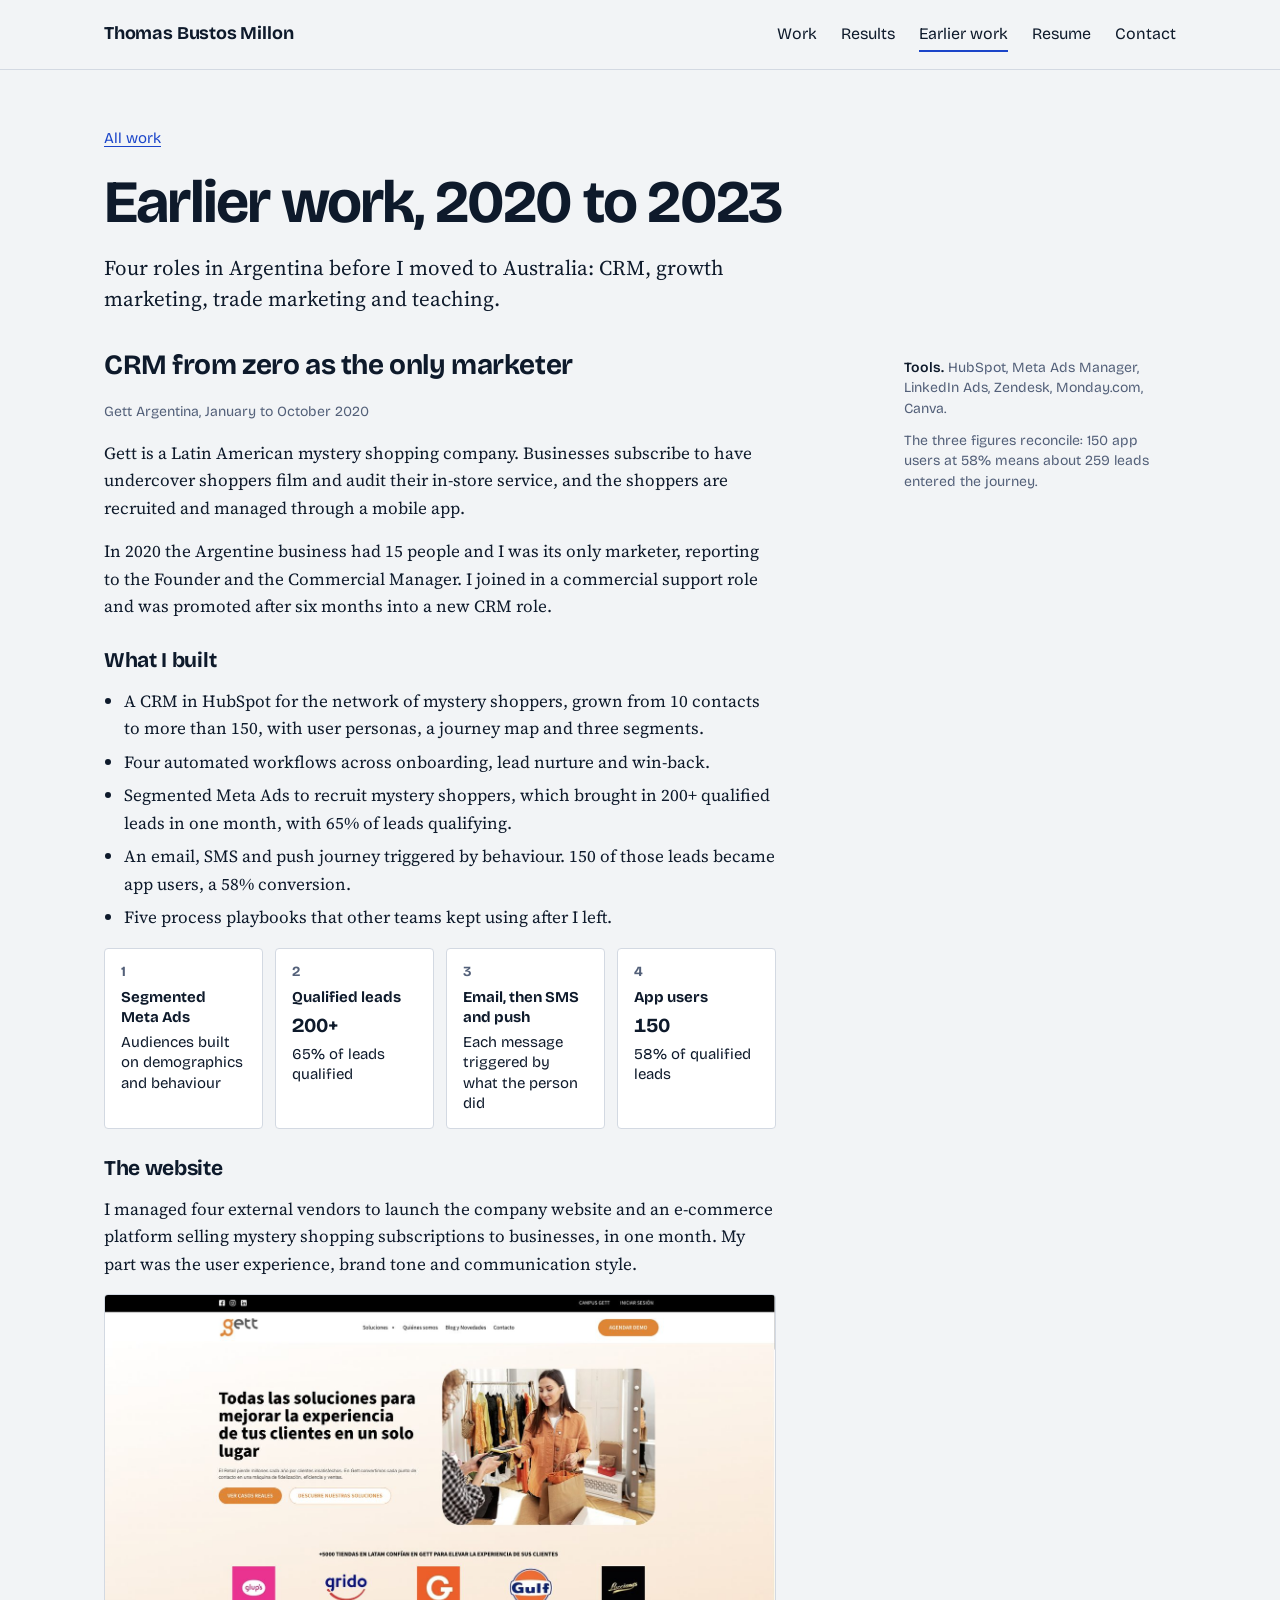
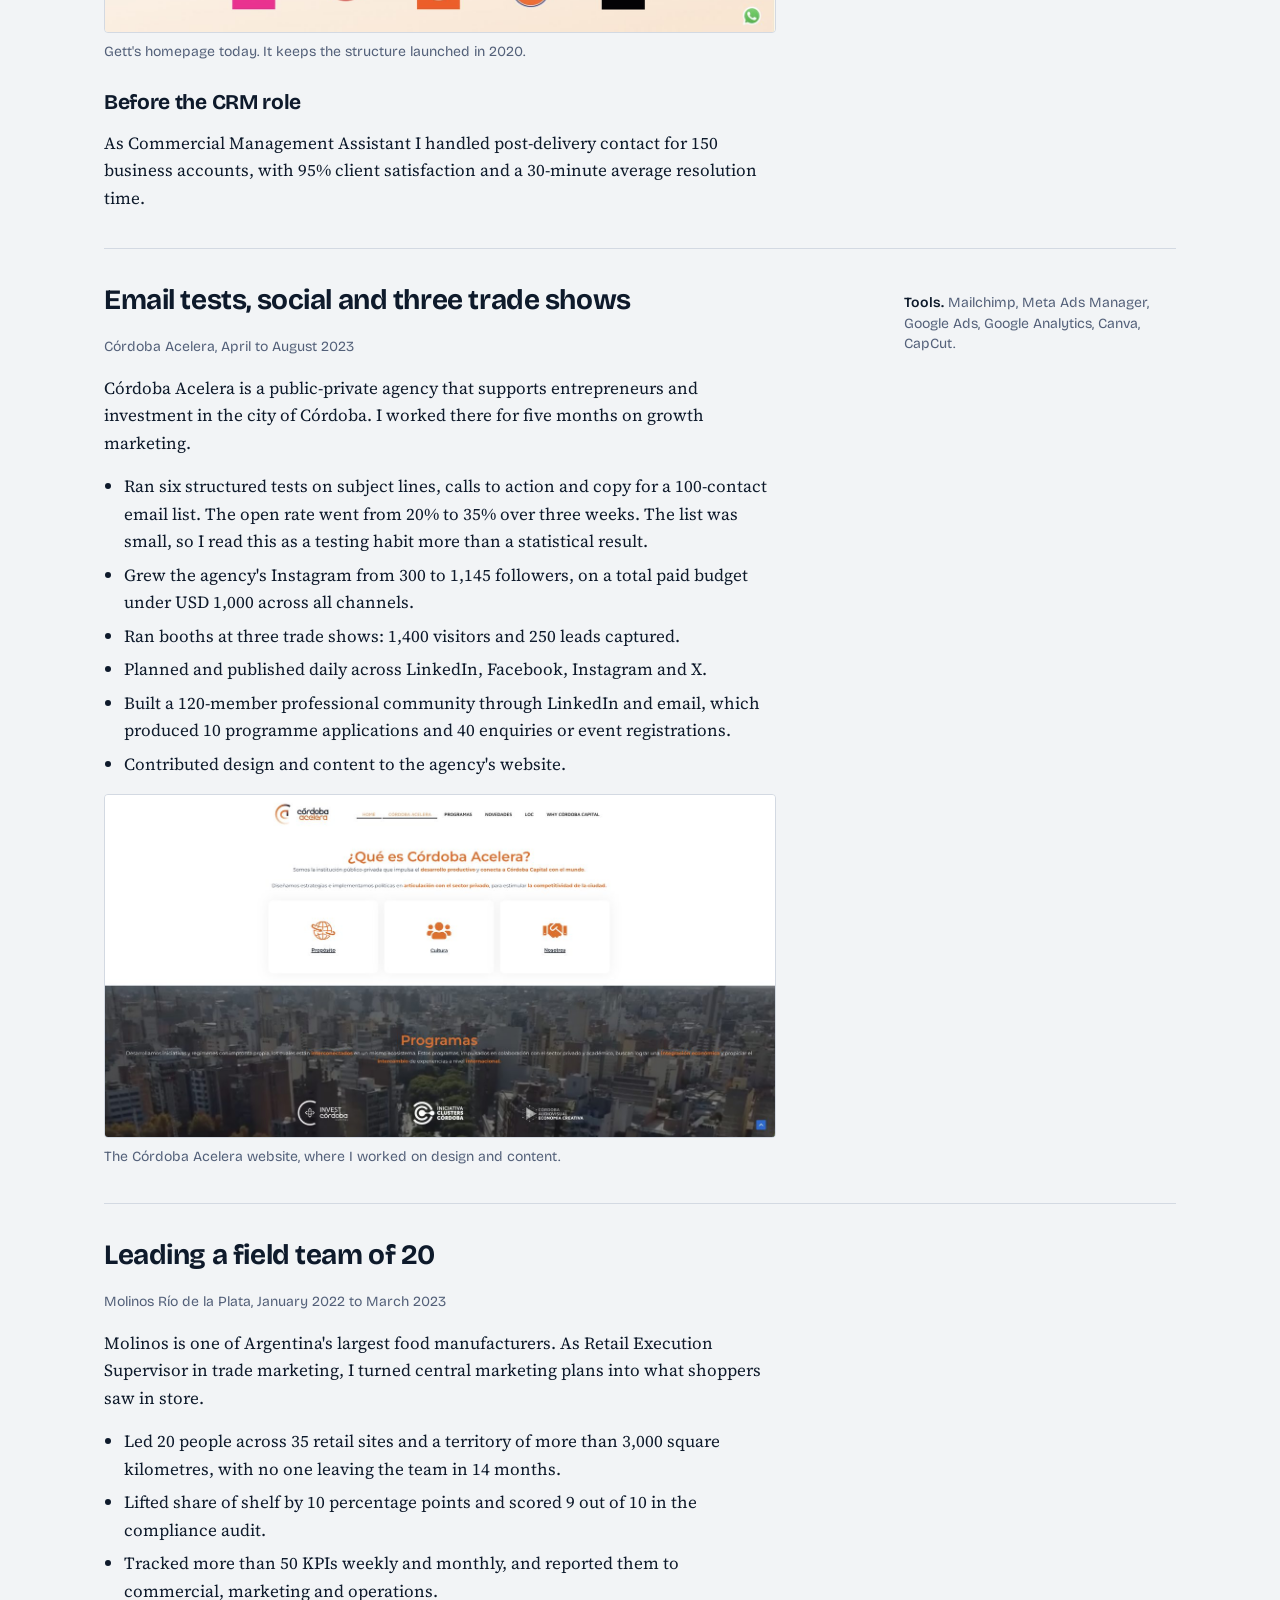
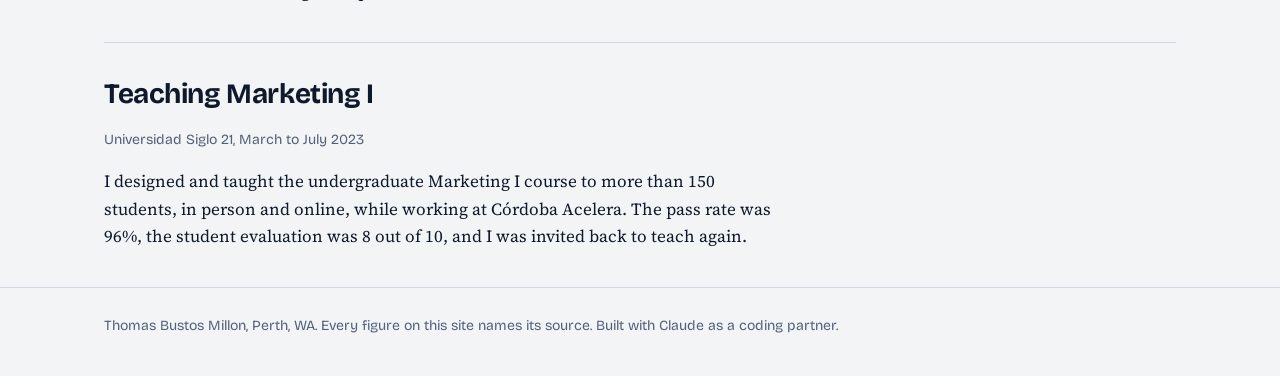
==== earlier-work.html @ 8770dae7 "Add files via upload" ====
<!doctype html>
<html lang="en-AU">
<head>
<meta charset="utf-8">
<meta name="viewport" content="width=device-width, initial-scale=1">
<title>Earlier work, 2020 to 2023 | Thomas Bustos Millon</title>
<meta name="description" content="CRM, email testing, trade marketing and teaching roles in Argentina between 2020 and 2023.">
<meta property="og:title" content="Earlier work, 2020 to 2023 | Thomas Bustos Millon">
<meta property="og:description" content="CRM, email testing, trade marketing and teaching roles in Argentina between 2020 and 2023.">
<meta property="og:type" content="website">
<meta name="color-scheme" content="light dark">
<link rel="preconnect" href="https://fonts.googleapis.com">
<link rel="preconnect" href="https://fonts.gstatic.com" crossorigin>
<link rel="stylesheet" href="https://fonts.googleapis.com/css2?family=Bricolage+Grotesque:opsz,wght@12..96,400..800&family=Source+Serif+4:ital,opsz,wght@0,8..60,400..700;1,8..60,400..700&display=swap">
<link rel="stylesheet" href="assets/site.css">
</head>
<body>
<a class="skip" href="#main">Skip to content</a>
<header class="site-head"><div class="wrap">
  <a class="brand" href="index.html">Thomas Bustos Millon</a>
  <nav class="site-nav" aria-label="Main">
    <a href="index.html#work">Work</a>
    <a href="index.html#results">Results</a>
    <a href="earlier-work.html" aria-current="page">Earlier work</a>
    <a href="resume.html">Resume</a>
    <a href="index.html#contact">Contact</a>
  </nav>
</div></header>
<main id="main">
<div class="wrap">
  <header class="case-head">
    <a class="back" href="index.html#work">All work</a>
    <h1>Earlier work, 2020 to 2023</h1>
    <p class="lede">Four roles in Argentina before I moved to Australia: CRM, growth marketing, trade marketing and teaching.</p>
  </header>

  <section class="block" id="gett">
    <div class="block-main">
      <h2>CRM from zero as the only marketer</h2>
      <p class="when">Gett Argentina, January to October 2020</p>
      <p>Gett is a Latin American mystery shopping company. Businesses subscribe to have undercover shoppers film and audit their in-store service, and the shoppers are recruited and managed through a mobile app.</p>
      <p>In 2020 the Argentine business had 15 people and I was its only marketer, reporting to the Founder and the Commercial Manager. I joined in a commercial support role and was promoted after six months into a new CRM role.</p>
      <h3>What I built</h3>
      <ul>
        <li>A CRM in HubSpot for the network of mystery shoppers, grown from 10 contacts to more than 150, with user personas, a journey map and three segments.</li>
        <li>Four automated workflows across onboarding, lead nurture and win-back.</li>
        <li>Segmented Meta Ads to recruit mystery shoppers, which brought in 200+ qualified leads in one month, with 65% of leads qualifying.</li>
        <li>An email, SMS and push journey triggered by behaviour. 150 of those leads became app users, a 58% conversion.</li>
        <li>Five process playbooks that other teams kept using after I left.</li>
      </ul>
      <ol class="flow" aria-label="The acquisition to activation journey">
        <li><strong>Segmented Meta Ads</strong><span>Audiences built on demographics and behaviour</span></li>
        <li><strong>Qualified leads</strong><span class="n">200+</span><span>65% of leads qualified</span></li>
        <li><strong>Email, then SMS and push</strong><span>Each message triggered by what the person did</span></li>
        <li><strong>App users</strong><span class="n">150</span><span>58% of qualified leads</span></li>
      </ol>
      <h3>The website</h3>
      <p>I managed four external vendors to launch the company website and an e-commerce platform selling mystery shopping subscriptions to businesses, in one month. My part was the user experience, brand tone and communication style.</p>
      <figure>
        <div class="shot"><img src="assets/img/gett-site.jpg" alt="Gett's homepage in Spanish, with the headline: all the solutions to improve your customers' experience in one place" width="1400" height="703" loading="lazy"></div>
        <figcaption>Gett's homepage today. It keeps the structure launched in 2020.</figcaption>
      </figure>
      <h3>Before the CRM role</h3>
      <p>As Commercial Management Assistant I handled post-delivery contact for 150 business accounts, with 95% client satisfaction and a 30-minute average resolution time.</p>
    </div>
    <aside class="note">
      <p><strong>Tools.</strong> HubSpot, Meta Ads Manager, LinkedIn Ads, Zendesk, Monday.com, Canva.</p>
      <p>The three figures reconcile: 150 app users at 58% means about 259 leads entered the journey.</p>
    </aside>
  </section>

  <section class="block" id="cordoba">
    <div class="block-main">
      <h2>Email tests, social and three trade shows</h2>
      <p class="when">Córdoba Acelera, April to August 2023</p>
      <p>Córdoba Acelera is a public-private agency that supports entrepreneurs and investment in the city of Córdoba. I worked there for five months on growth marketing.</p>
      <ul>
        <li>Ran six structured tests on subject lines, calls to action and copy for a 100-contact email list. The open rate went from 20% to 35% over three weeks. The list was small, so I read this as a testing habit more than a statistical result.</li>
        <li>Grew the agency's Instagram from 300 to 1,145 followers, on a total paid budget under USD 1,000 across all channels.</li>
        <li>Ran booths at three trade shows: 1,400 visitors and 250 leads captured.</li>
        <li>Planned and published daily across LinkedIn, Facebook, Instagram and X.</li>
        <li>Built a 120-member professional community through LinkedIn and email, which produced 10 programme applications and 40 enquiries or event registrations.</li>
        <li>Contributed design and content to the agency's website.</li>
      </ul>
      <figure>
        <div class="shot"><img src="assets/img/cordoba-site.jpg" alt="Córdoba Acelera's website in Spanish, with the heading: What is Córdoba Acelera?" width="1400" height="713" loading="lazy"></div>
        <figcaption>The Córdoba Acelera website, where I worked on design and content.</figcaption>
      </figure>
    </div>
    <aside class="note">
      <p><strong>Tools.</strong> Mailchimp, Meta Ads Manager, Google Ads, Google Analytics, Canva, CapCut.</p>
    </aside>
  </section>

  <section class="block" id="molinos">
    <div class="block-main">
      <h2>Leading a field team of 20</h2>
      <p class="when">Molinos Río de la Plata, January 2022 to March 2023</p>
      <p>Molinos is one of Argentina's largest food manufacturers. As Retail Execution Supervisor in trade marketing, I turned central marketing plans into what shoppers saw in store.</p>
      <ul>
        <li>Led 20 people across 35 retail sites and a territory of more than 3,000 square kilometres, with no one leaving the team in 14 months.</li>
        <li>Lifted share of shelf by 10 percentage points and scored 9 out of 10 in the compliance audit.</li>
        <li>Tracked more than 50 KPIs weekly and monthly, and reported them to commercial, marketing and operations.</li>
      </ul>
    </div>
  </section>

  <section class="block" id="teaching">
    <div class="block-main">
      <h2>Teaching Marketing I</h2>
      <p class="when">Universidad Siglo 21, March to July 2023</p>
      <p>I designed and taught the undergraduate Marketing I course to more than 150 students, in person and online, while working at Córdoba Acelera. The pass rate was 96%, the student evaluation was 8 out of 10, and I was invited back to teach again.</p>
    </div>
  </section>
</div>
</main>
<footer class="site-foot"><div class="wrap">
  <p class="small">Thomas Bustos Millon, Perth, WA. Every figure on this site names its source. Built with Claude as a coding partner.</p>
</div></footer>
<script src="assets/site.js"></script>
</body>
</html>
---- assets/site.css ----
/* Layout: a left-aligned report. Main column for the work, a margin column where
   sources and evidence status sit beside the thing they describe. */
:root {
  --paper: #F2F4F6;
  --surface: #FFFFFF;
  --ink: #0E1A2B;
  --muted: #536079;
  --line: #D3D9E2;
  --accent: #1B45C9;
  --mark: #FFDD57;
  --mark-ink: #2A2200;
  --sans: "Bricolage Grotesque", "Segoe UI", "Helvetica Neue", Arial, sans-serif;
  --serif: "Source Serif 4", Georgia, "Times New Roman", serif;
  --step--1: 0.875rem;
  --step-0: 1.0625rem;
  --step-1: 1.3125rem;
  --step-2: 1.75rem;
  --step-3: 2.375rem;
  --step-4: clamp(2.25rem, 1.2rem + 4.2vw, 3.75rem);
  --gutter: clamp(16px, 4vw, 40px);
  --note: 17rem;
}
@media (prefers-color-scheme: dark) {
  :root:not([data-theme="light"]) {
    --paper: #0D131C; --surface: #151D29; --ink: #E7ECF3; --muted: #9BA8BC;
    --line: #283346; --accent: #9BB7FF; --mark: #E9C63B; --mark-ink: #1D1700;
    color-scheme: dark;
  }
}
:root[data-theme="dark"] {
  --paper: #0D131C; --surface: #151D29; --ink: #E7ECF3; --muted: #9BA8BC;
  --line: #283346; --accent: #9BB7FF; --mark: #E9C63B; --mark-ink: #1D1700;
  color-scheme: dark;
}

*, *::before, *::after { box-sizing: border-box; }
html { -webkit-text-size-adjust: 100%; }
body {
  margin: 0;
  background: var(--paper);
  color: var(--ink);
  font-family: var(--serif);
  font-size: var(--step-0);
  line-height: 1.62;
  font-optical-sizing: auto;
}
img { max-width: 100%; height: auto; display: block; }
a { color: var(--accent); text-underline-offset: 0.18em; text-decoration-thickness: 0.06em; }
a:hover { text-decoration-thickness: 0.12em; }
:focus-visible { outline: 3px solid var(--accent); outline-offset: 3px; border-radius: 2px; }
h1, h2, h3, h4 { font-family: var(--sans); line-height: 1.1; margin: 0; text-wrap: balance; letter-spacing: -0.015em; }
p, ul, ol, dl, figure { margin: 0; }
ul, ol { padding-left: 1.2em; }
li + li { margin-top: 0.35em; }

.wrap { max-width: 72rem; margin-inline: auto; padding-inline: var(--gutter); }
.skip { position: absolute; left: -999px; top: 0; background: var(--ink); color: var(--paper); padding: 0.5rem 1rem; font-family: var(--sans); }
.skip:focus { left: var(--gutter); top: 0.5rem; z-index: 10; }

/* Header */
.site-head { border-bottom: 1px solid var(--line); }
.site-head .wrap { display: flex; flex-wrap: wrap; align-items: baseline; justify-content: space-between; gap: 0.5rem 2rem; padding-block: 1.1rem; }
.brand { font-family: var(--sans); font-weight: 700; font-size: 1.125rem; color: var(--ink); text-decoration: none; letter-spacing: -0.01em; }
.site-nav { display: flex; flex-wrap: wrap; gap: 0.25rem 1.5rem; font-family: var(--sans); font-size: 1rem; }
.site-nav a { color: var(--ink); text-decoration: none; padding-block: 0.2rem; border-bottom: 2px solid transparent; }
.site-nav a:hover, .site-nav a[aria-current="page"] { border-bottom-color: var(--accent); }

/* Sections */
.section { padding-block: clamp(2.5rem, 6vw, 4.5rem); }
.section + .section { border-top: 1px solid var(--line); }
.section-head { display: grid; gap: 0.75rem; margin-bottom: 2rem; max-width: 44rem; }
.section-head h2 { font-size: var(--step-3); font-weight: 700; }
.lede { font-size: var(--step-1); line-height: 1.45; color: var(--ink); }
.small { font-family: var(--sans); font-size: var(--step--1); line-height: 1.45; color: var(--muted); }

/* Evidence status: filled mark = evidence is on this site, outline = from my records */
.tag { display: inline-flex; align-items: center; gap: 0.4em; font-family: var(--sans); font-size: 0.8125rem; font-weight: 600; line-height: 1; padding: 0.3em 0.55em; border-radius: 3px; white-space: nowrap; }
.tag::before { content: ""; width: 0.6em; height: 0.6em; border-radius: 1px; }
.tag-shown { background: var(--mark); color: var(--mark-ink); }
.tag-shown::before { background: var(--mark-ink); }
.tag-stated { color: var(--ink); box-shadow: inset 0 0 0 1px var(--muted); }
.tag-stated::before { box-shadow: inset 0 0 0 1.5px var(--ink); }

/* Buttons */
.actions { display: flex; flex-wrap: wrap; gap: 0.75rem; }
.btn { display: inline-block; font-family: var(--sans); font-weight: 600; font-size: 1rem; line-height: 1.2; padding: 0.7em 1.1em; border-radius: 4px; text-decoration: none; border: 2px solid var(--ink); color: var(--ink); background: transparent; cursor: pointer; }
.btn:hover { background: var(--ink); color: var(--paper); }
.btn-solid { background: var(--ink); color: var(--paper); }
.btn-solid:hover { background: var(--accent); border-color: var(--accent); color: var(--paper); }

/* Hero */
.hero .wrap { display: grid; grid-template-columns: minmax(0, 1fr) 15rem; gap: 2.5rem 4rem; align-items: start; }
.hero-main { display: grid; gap: 1.5rem; min-width: 0; }
.hero h1 { font-size: var(--step-4); font-weight: 700; line-height: 1.02; letter-spacing: -0.03em; }
.hero .lede { max-width: 38rem; }
.role { font-family: var(--sans); font-weight: 600; font-size: var(--step-1); }
.hero-side { display: grid; gap: 1rem; }
.hero-side img { width: 100%; aspect-ratio: 1; object-fit: cover; border-radius: 6px; }
.facts { list-style: none; padding: 0; font-family: var(--sans); font-size: 0.9375rem; line-height: 1.4; }
.facts li { padding-block: 0.45rem; border-top: 1px solid var(--line); margin: 0; }
.facts li:last-child { border-bottom: 1px solid var(--line); }

/* Work on the home page */
.feature { display: grid; grid-template-columns: minmax(0, 7fr) minmax(0, 5fr); gap: 2rem 2.5rem; align-items: center; }
.feature-text, .pair-text { display: grid; gap: 0.8rem; justify-items: start; min-width: 0; }
.feature h3 { font-size: var(--step-2); font-weight: 700; }
.pair { display: grid; grid-template-columns: repeat(2, minmax(0, 1fr)); gap: 2.5rem; margin-top: 3rem; }
.pair article { display: grid; gap: 1.1rem; align-content: start; min-width: 0; }
.pair h3 { font-size: var(--step-1); font-weight: 700; }
.shot { border: 1px solid var(--line); border-radius: 4px; overflow: hidden; background: var(--surface); }
.shot img { width: 100%; }
.shot-crop img { aspect-ratio: 2 / 1; object-fit: cover; object-position: top left; }
.title-link { color: var(--ink); text-decoration-color: var(--accent); }

/* Results */
.legend { display: flex; flex-wrap: wrap; gap: 0.6rem 2rem; font-family: var(--sans); font-size: 0.9375rem; color: var(--muted); align-items: center; }
.legend span { display: inline-flex; gap: 0.6rem; align-items: center; }
.results { list-style: none; padding: 0; margin-top: 1.5rem; }
.results > li { display: grid; grid-template-columns: 15rem minmax(0, 1fr) 14rem; gap: 0.5rem 2rem; align-items: baseline; padding-block: 1.1rem; border-top: 1px solid var(--line); margin: 0; }
.results > li:last-child { border-bottom: 1px solid var(--line); }
.fig { font-family: var(--sans); font-weight: 700; font-size: var(--step-2); line-height: 1.05; letter-spacing: -0.02em; font-variant-numeric: tabular-nums; }
.fig span { background: linear-gradient(transparent 58%, var(--mark) 58%, var(--mark) 92%, transparent 92%); padding-inline: 0.08em; }
.results .what { min-width: 0; }
.results .src { font-family: var(--sans); font-size: var(--step--1); line-height: 1.4; color: var(--muted); }
.results .src a { white-space: nowrap; }
.group-label { font-family: var(--sans); font-weight: 700; font-size: 1rem; margin-top: 2.5rem; display: flex; gap: 0.75rem; align-items: center; }

/* Report figures */
.figs { list-style: none; padding: 0; display: grid; grid-template-columns: repeat(4, minmax(0, 1fr)); gap: 1.75rem 2rem; margin-block: 0.5rem; }
.figs li { margin: 0; display: grid; gap: 0.45rem; align-content: start; padding-top: 1rem; border-top: 1px solid var(--line); }
.figs .fig { font-size: 2rem; }
.figs li p:last-child { font-family: var(--sans); font-size: 0.9375rem; line-height: 1.35; color: var(--muted); }

/* Earlier work on the home page */
.earlier { display: grid; grid-template-columns: repeat(2, minmax(0, 1fr)); gap: 0 3rem; }
.earlier article { display: grid; gap: 0.4rem; padding-block: 1.25rem; border-top: 1px solid var(--line); align-content: start; }
.earlier h3 { font-size: var(--step-1); font-weight: 700; }
.when { font-family: var(--sans); font-size: var(--step--1); color: var(--muted); }

/* Contact */
.contact { display: grid; gap: 1.25rem; justify-items: start; }
.email-row { display: flex; flex-wrap: wrap; gap: 0.75rem 1rem; align-items: center; }
.email { font-family: var(--sans); font-weight: 700; font-size: clamp(1.25rem, 0.9rem + 1.6vw, 1.875rem); letter-spacing: -0.01em; overflow-wrap: anywhere; user-select: all; }
.links { display: flex; flex-wrap: wrap; gap: 0.5rem 1.75rem; font-family: var(--sans); font-size: 1.0625rem; list-style: none; padding: 0; }
.links li { margin: 0; }

.site-foot { border-top: 1px solid var(--line); padding-block: 1.75rem 2.5rem; }

/* Case pages */
.case-head { padding-block: clamp(2rem, 5vw, 3.5rem) 0; display: grid; gap: 1.25rem; }
.back { font-family: var(--sans); font-size: 0.9375rem; }
.case-head > .tag, .case-head > .back { justify-self: start; }
.case-head h1 { font-size: var(--step-4); font-weight: 700; letter-spacing: -0.03em; line-height: 1.04; max-width: 20ch; }
.case-head .lede { max-width: 42rem; }
.meta { display: grid; grid-template-columns: repeat(4, minmax(0, 1fr)); gap: 1rem 2rem; padding-block: 1.25rem; border-block: 1px solid var(--line); font-family: var(--sans); font-size: 0.9375rem; line-height: 1.4; margin-top: 0.75rem; }
.meta dt { color: var(--muted); font-size: var(--step--1); }
.meta dd { margin: 0.15rem 0 0; }
.block { display: grid; grid-template-columns: minmax(0, 42rem) var(--note); gap: 1rem 4rem; padding-block: 2.25rem; justify-content: space-between; }
.block + .block { border-top: 1px solid var(--line); }
.block-main { display: grid; gap: 1rem; min-width: 0; align-content: start; }
.block-main > h2 { font-size: var(--step-2); font-weight: 700; margin-bottom: 0.25rem; }
.block-main > h3 { font-size: var(--step-1); font-weight: 700; margin-top: 0.75rem; }
.block-wide { grid-template-columns: minmax(0, 1fr); }
.block-wide .block-main > p { max-width: 42rem; }
.note { font-family: var(--sans); font-size: var(--step--1); line-height: 1.45; color: var(--muted); display: grid; gap: 0.75rem; align-content: start; padding-top: 0.5rem; }
.note strong { color: var(--ink); font-weight: 600; }
figure { display: grid; gap: 0.6rem; }
figcaption { font-family: var(--sans); font-size: var(--step--1); line-height: 1.45; color: var(--muted); max-width: 44rem; }
blockquote { margin: 0; padding-left: 1.1rem; border-left: 3px solid var(--mark); font-size: var(--step-1); line-height: 1.45; }
blockquote footer { font-family: var(--sans); font-size: var(--step--1); color: var(--muted); margin-top: 0.5rem; }
.callout { background: var(--surface); border: 1px solid var(--line); border-radius: 4px; padding: 1.25rem 1.4rem; display: grid; gap: 0.6rem; }
.callout h3 { font-size: 1.0625rem; font-weight: 700; }

/* Social posts: photo beside the post panel */
.post { display: grid; grid-template-columns: minmax(0, 1fr) minmax(0, 1fr); border: 1px solid var(--line); border-radius: 4px; overflow: hidden; background: #242526; align-items: stretch; max-width: 46rem; }
.post img { width: 100%; height: 100%; object-fit: cover; }
.post .panel { height: auto; align-self: start; }
.duo { display: grid; grid-template-columns: repeat(2, minmax(0, 1fr)); gap: 1.5rem; max-width: 46rem; }
.duo .shot img { width: 100%; }

/* Reach chart: a table with one bar column drawn to a single scale */
.chart-wrap { overflow-x: auto; }
.chart { width: 100%; border-collapse: collapse; font-family: var(--sans); font-size: 0.9375rem; line-height: 1.3; min-width: 34rem; }
.chart caption { text-align: left; font-weight: 700; font-size: 1.0625rem; padding-bottom: 0.75rem; }
.chart th, .chart td { text-align: left; padding: 0.6rem 0.75rem 0.6rem 0; border-top: 1px solid var(--line); vertical-align: middle; }
.chart thead th { font-weight: 600; color: var(--muted); font-size: var(--step--1); border-top: 0; }
.chart .num { text-align: right; font-variant-numeric: tabular-nums; white-space: nowrap; }
.chart .kind { color: var(--muted); font-size: var(--step--1); display: block; }
.chart .barcell { width: 38%; }
.bar { height: 0.9rem; background: var(--muted); border-radius: 2px; min-width: 2px; }
.bar-story { background: var(--accent); }

/* Journey diagram */
.flow { list-style: none; padding: 0; display: grid; grid-template-columns: repeat(4, minmax(0, 1fr)); gap: 0.75rem; font-family: var(--sans); font-size: 0.9375rem; line-height: 1.35; counter-reset: step; }
.flow li { margin: 0; background: var(--surface); border: 1px solid var(--line); border-radius: 4px; padding: 0.9rem 1rem; display: grid; gap: 0.3rem; align-content: start; counter-increment: step; }
.flow li::before { content: counter(step); font-weight: 700; color: var(--muted); font-size: var(--step--1); }
.flow strong { font-weight: 700; }
.flow .n { font-weight: 700; font-size: 1.25rem; font-variant-numeric: tabular-nums; }

/* Deck slides */
.slides { display: grid; grid-template-columns: repeat(3, minmax(0, 1fr)); gap: 1rem; }
.slides a, .lead-slide a { display: block; border: 1px solid var(--line); border-radius: 4px; overflow: hidden; }
.slides img, .lead-slide img { width: 100%; }

/* Resume */
.resume-top { display: grid; gap: 1rem; padding-block: clamp(2rem, 5vw, 3.5rem) 1.5rem; }
.resume-top h1 { font-size: var(--step-4); font-weight: 700; letter-spacing: -0.03em; line-height: 1.04; }
.cv { display: grid; grid-template-columns: 12rem minmax(0, 1fr); gap: 0.5rem 3rem; padding-block: 2rem; border-top: 1px solid var(--line); }
.cv > h2 { font-size: var(--step-1); font-weight: 700; }
.cv-body { display: grid; gap: 1.6rem; min-width: 0; max-width: 46rem; }
.job { display: grid; gap: 0.4rem; }
.job h3 { font-size: 1.125rem; font-weight: 700; letter-spacing: -0.005em; }
.job .when { margin-bottom: 0.2rem; }
.toolset { display: grid; gap: 0.9rem; }
.toolset h3 { font-size: 1rem; font-weight: 700; margin-bottom: 0.2rem; }
.certs { display: grid; grid-template-columns: repeat(3, minmax(0, 1fr)); gap: 1.5rem 1.25rem; }
.certs figure > a { display: block; border: 1px solid var(--line); border-radius: 4px; overflow: hidden; }
.certs figcaption strong { color: var(--ink); font-weight: 600; display: block; }

/* Narrow screens */
@media (max-width: 60rem) {
  .hero .wrap { grid-template-columns: minmax(0, 1fr); }
  .hero-side { grid-template-columns: 7.5rem minmax(0, 1fr); align-items: start; gap: 1.25rem; order: -1; }
  .feature { grid-template-columns: minmax(0, 1fr); }
  .block { grid-template-columns: minmax(0, 1fr); }
  .note { border-left: 3px solid var(--line); padding: 0 0 0 1rem; }
  .results > li { grid-template-columns: 9rem minmax(0, 1fr); }
  .results .src { grid-column: 2; }
  .meta { grid-template-columns: repeat(2, minmax(0, 1fr)); }
  .cv { grid-template-columns: minmax(0, 1fr); }
  .flow { grid-template-columns: repeat(2, minmax(0, 1fr)); }
  .figs { grid-template-columns: repeat(2, minmax(0, 1fr)); }
}
@media (max-width: 40rem) {
  body { font-size: 1rem; }
  .pair, .earlier, .duo { grid-template-columns: minmax(0, 1fr); }
  .results > li { grid-template-columns: minmax(0, 1fr); gap: 0.35rem; }
  .results .src { grid-column: 1; }
  .post { grid-template-columns: minmax(0, 1fr); }
  .slides { grid-template-columns: repeat(2, minmax(0, 1fr)); }
  .certs { grid-template-columns: repeat(2, minmax(0, 1fr)); }
  .flow { grid-template-columns: minmax(0, 1fr); }
  .chart { min-width: 0; }
  .chart .barcell { display: none; }
  .section-head h2 { font-size: var(--step-2); }
}
@media (prefers-reduced-motion: no-preference) {
  .btn, .site-nav a { transition: background-color 0.15s, color 0.15s, border-color 0.15s; }
}
@media print {
  :root { --paper: #fff; --surface: #fff; --ink: #000; --muted: #333; --line: #bbb; --accent: #000; }
  .site-head, .site-foot, .no-print, .certs img { display: none; }
  body { font-size: 10.5pt; }
  .cv { padding-block: 0.8rem; grid-template-columns: 8rem minmax(0, 1fr); gap: 0.25rem 1.5rem; }
  .cv-body { gap: 0.8rem; }
  .resume-top { padding-block: 0 0.5rem; }
  .resume-top h1 { font-size: 22pt; }
  .certs { grid-template-columns: minmax(0, 1fr); gap: 0.3rem; }
  a { text-decoration: none; }
}
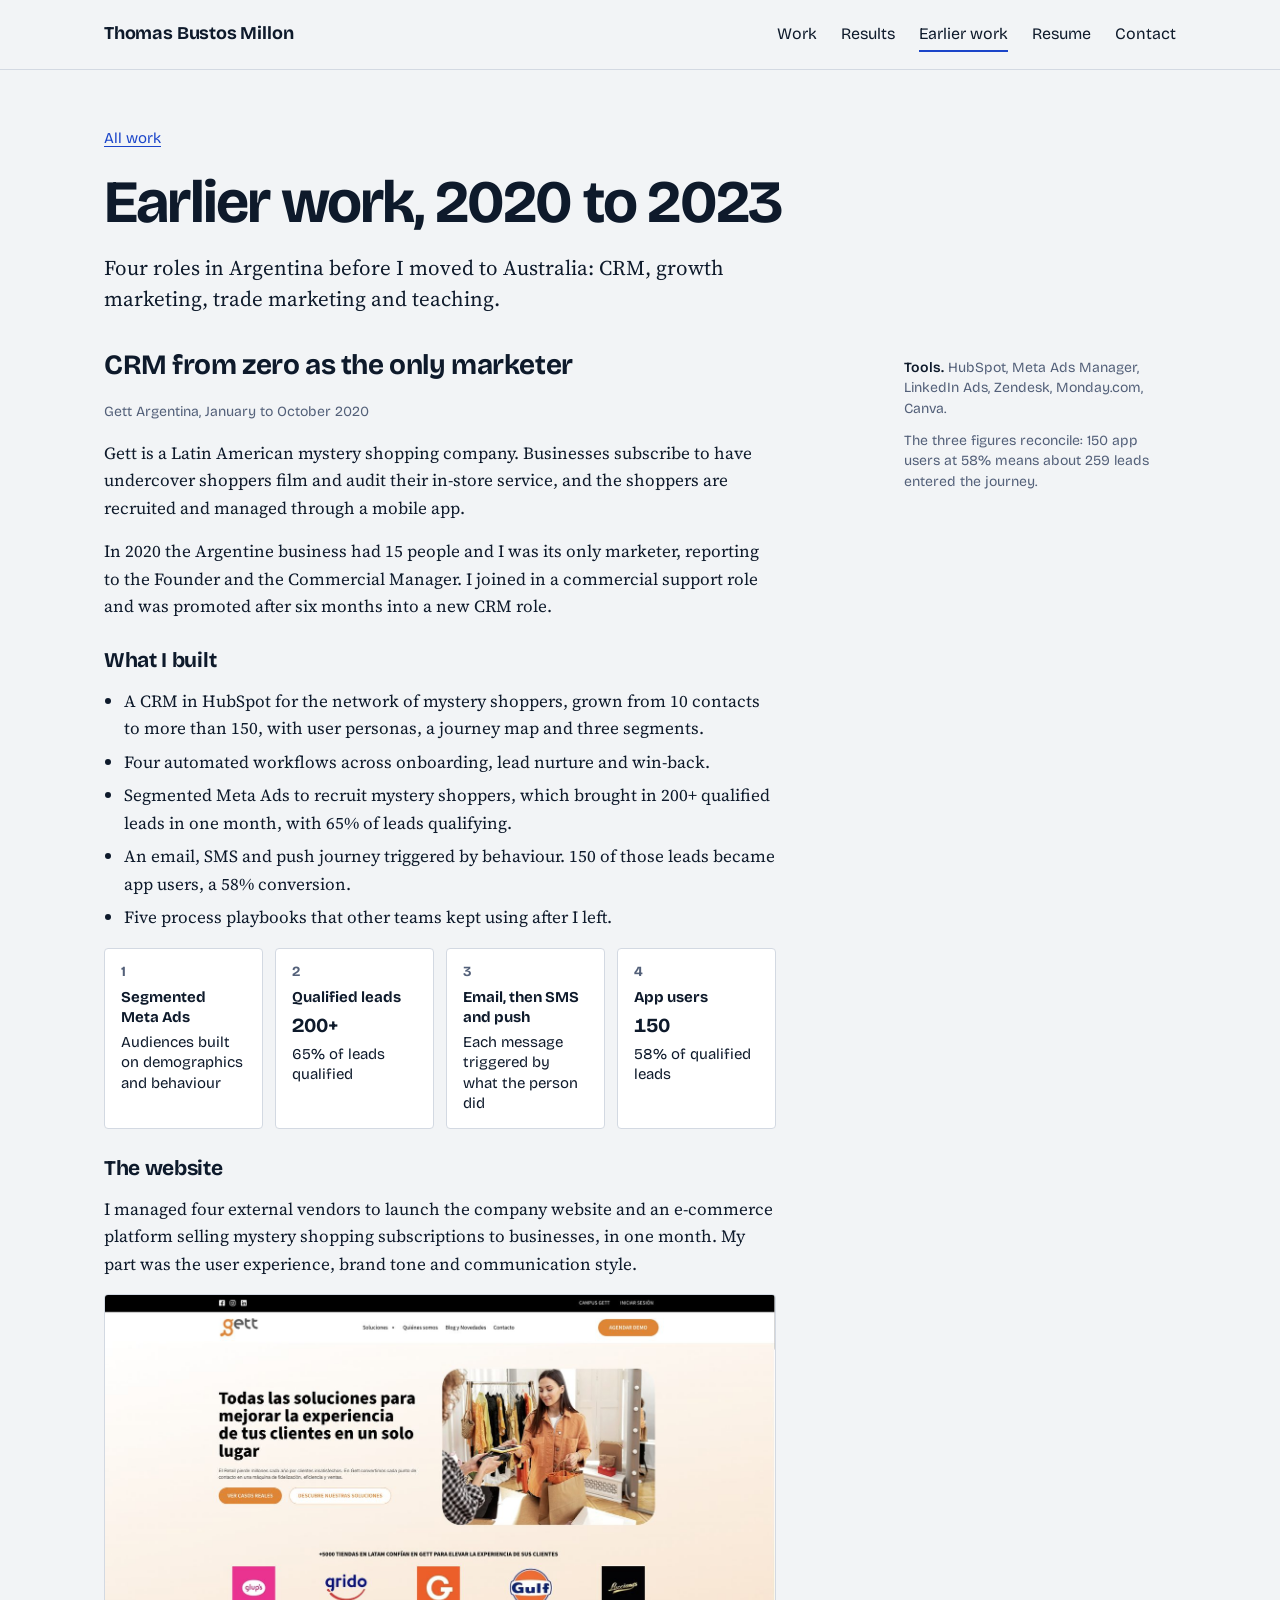
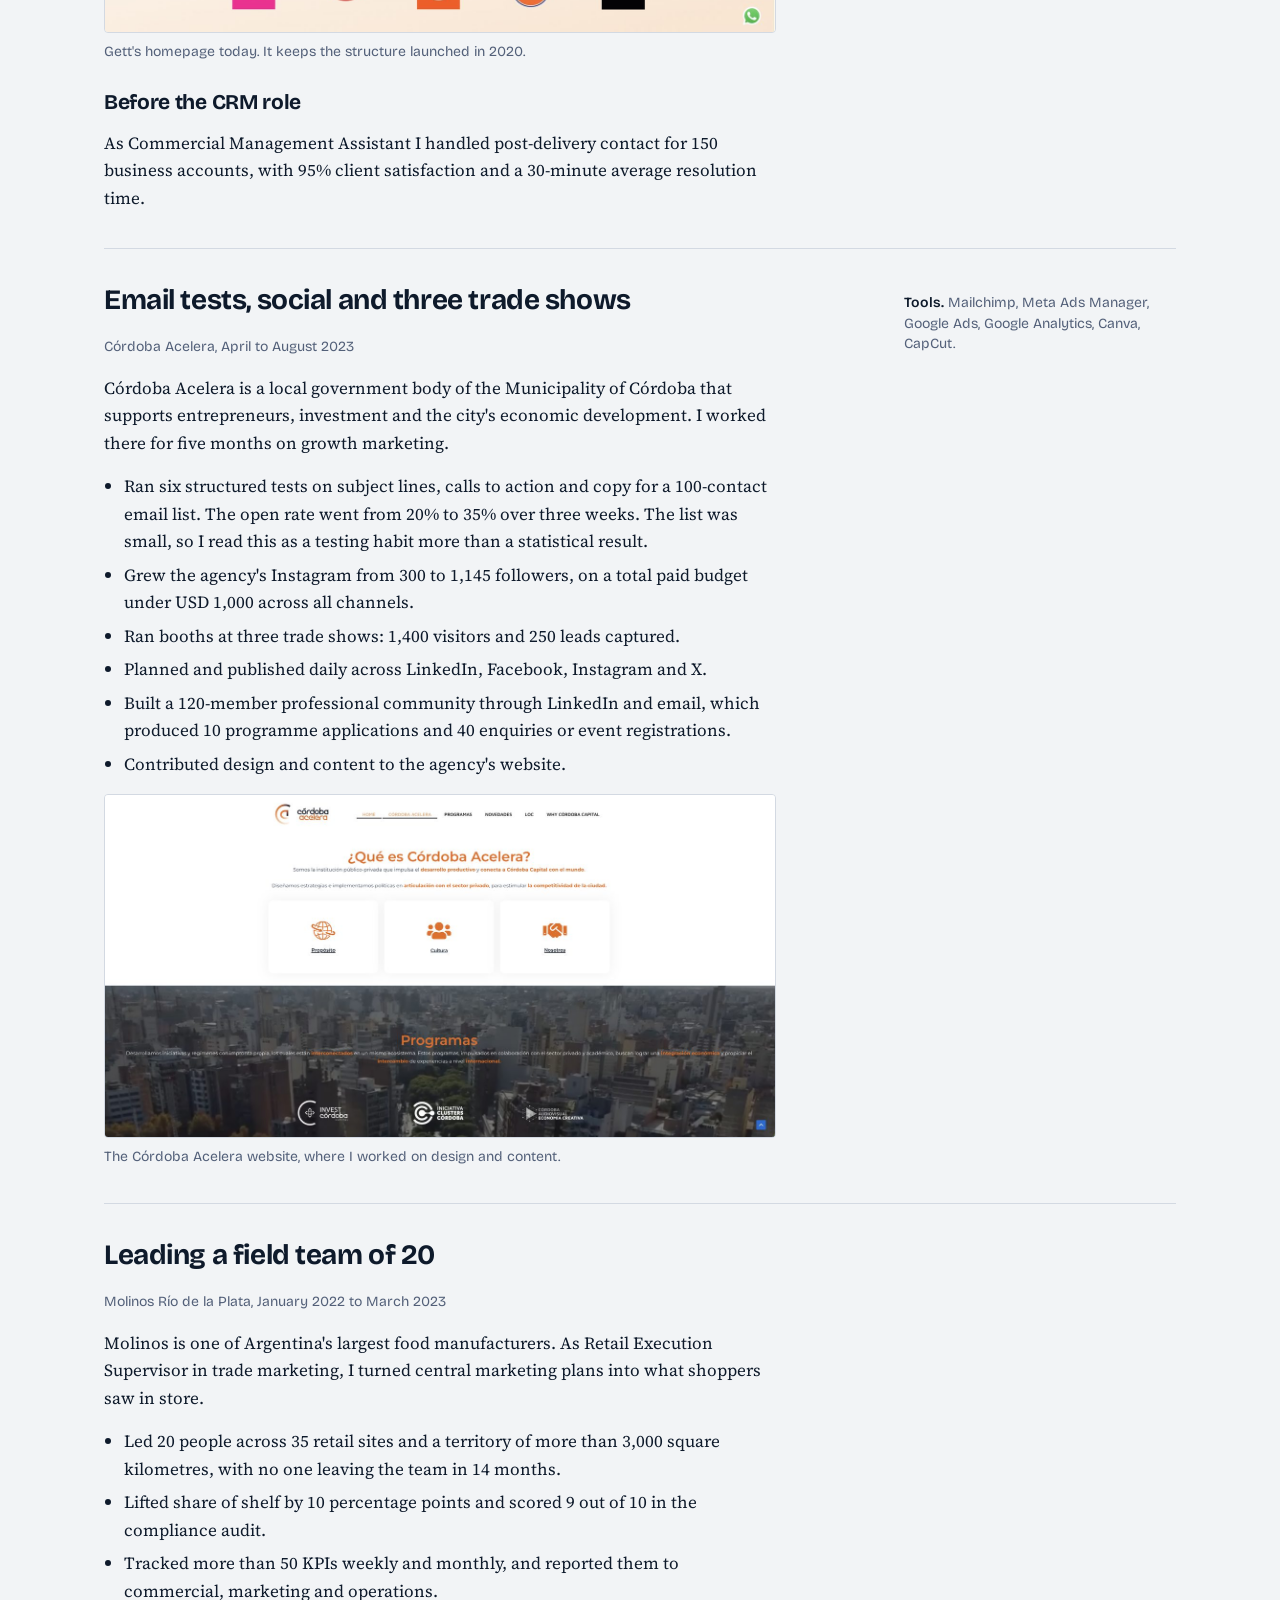
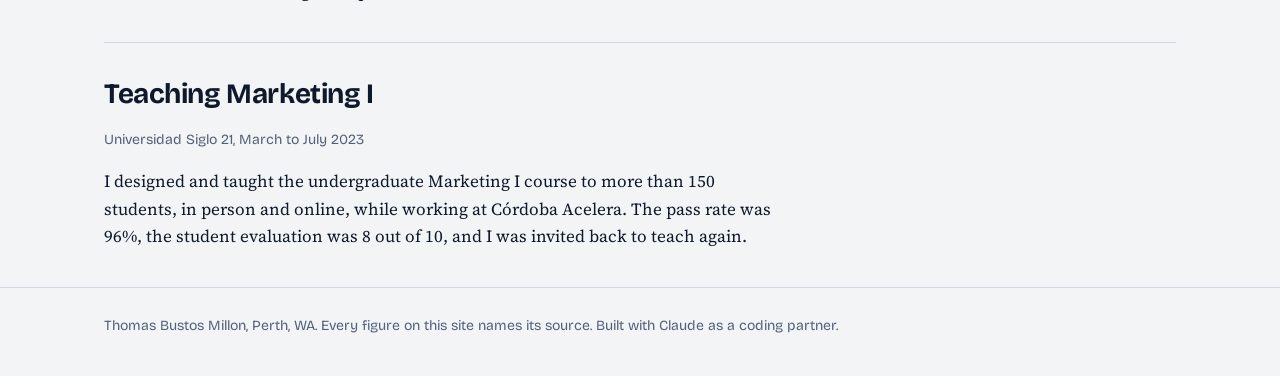
==== commit 0906b82a: "Add files via upload" ====
--- a/earlier-work.html
+++ b/earlier-work.html
@@ -73,7 +73,7 @@
     <div class="block-main">
       <h2>Email tests, social and three trade shows</h2>
       <p class="when">Córdoba Acelera, April to August 2023</p>
-      <p>Córdoba Acelera is a public-private agency that supports entrepreneurs and investment in the city of Córdoba. I worked there for five months on growth marketing.</p>
+      <p>Córdoba Acelera is a local government body of the Municipality of Córdoba that supports entrepreneurs, investment and the city's economic development. I worked there for five months on growth marketing.</p>
       <ul>
         <li>Ran six structured tests on subject lines, calls to action and copy for a 100-contact email list. The open rate went from 20% to 35% over three weeks. The list was small, so I read this as a testing habit more than a statistical result.</li>
         <li>Grew the agency's Instagram from 300 to 1,145 followers, on a total paid budget under USD 1,000 across all channels.</li>
